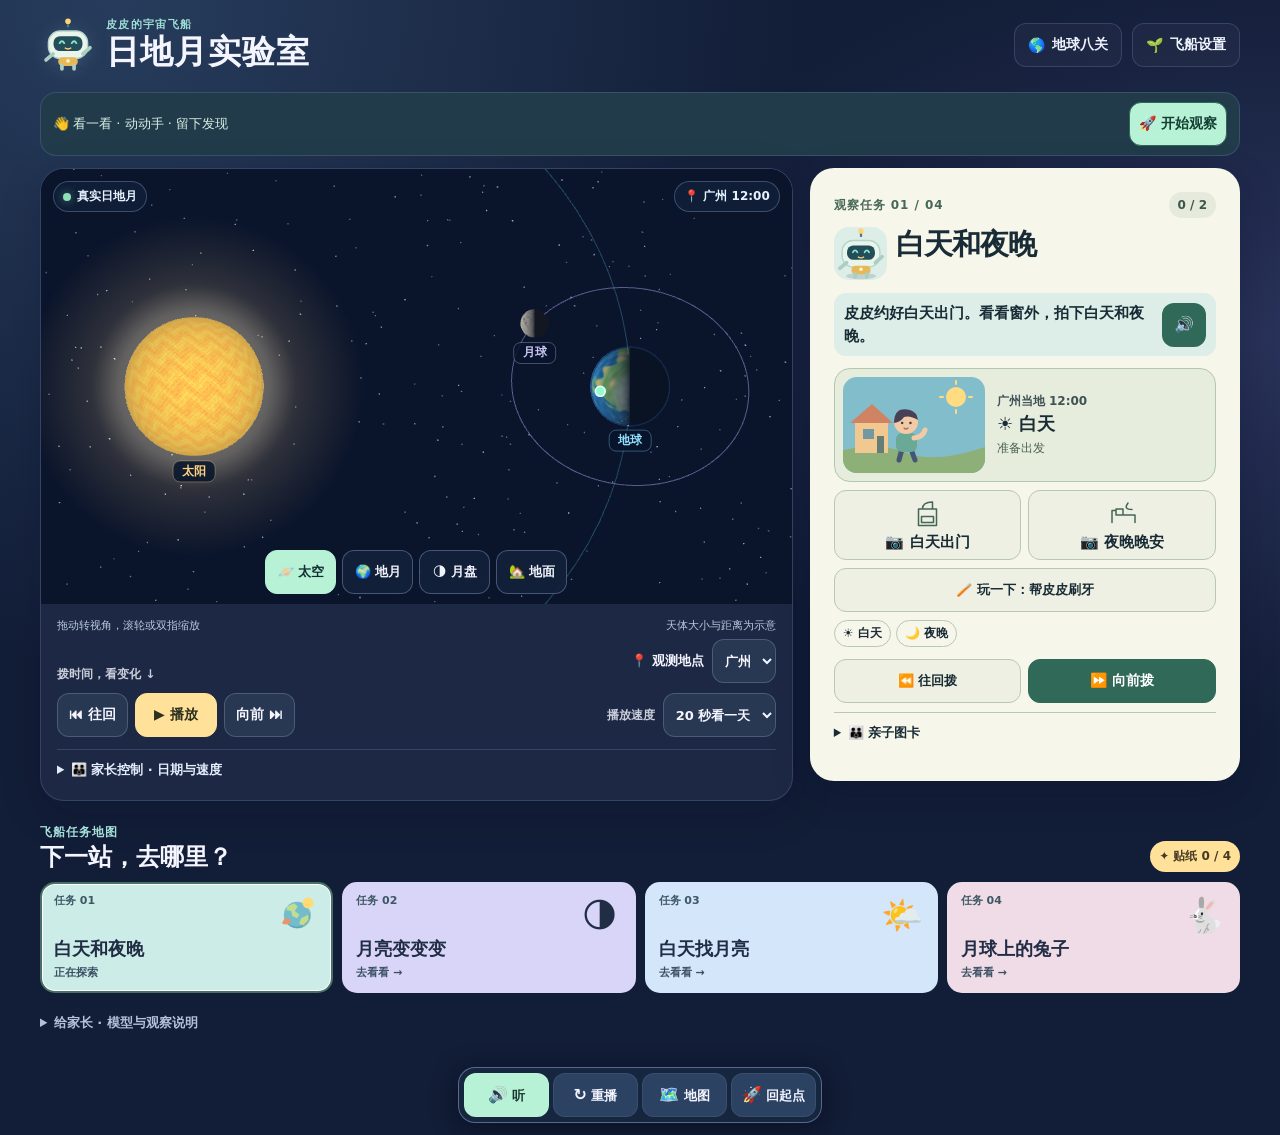
==== index.html @ f9350cd7 "Publish tested Pipi Earth game and accessible review page" ====
<!doctype html>
<html lang="zh-CN"><head><meta charset="UTF-8"><meta name="viewport" content="width=device-width,initial-scale=1.0"><meta name="theme-color" content="#122738"><link rel="icon" href="./favicon.svg"><title>皮皮的日地月探险</title>  <script type="module" crossorigin src="./assets/art-YQskawe4.js"></script>
  <script type="module" crossorigin src="./assets/app-C-Kkqsnc.js"></script>
  <link rel="stylesheet" crossorigin href="./assets/app-BiwhlzN1.css">
</head><body><div id="universe"></div></body></html>
---- assets/app-BiwhlzN1.css ----
:root{color-scheme:dark;font-family:PingFang SC,Noto Sans CJK SC,Microsoft YaHei,system-ui,sans-serif;color:#f4f5ff;background:#121d37;--paper: #f6f6eb;--ink: #192c36;--muted-ink: #485c63;--dim: #b2c1d9;--mint: #b7f2d6;--yellow: #ffe19a;--line: #778fbc44}*{box-sizing:border-box}html{scroll-padding-bottom:70px}body{margin:0;min-height:100vh;background:radial-gradient(ellipse at 9% 0%,#273c5c 0%,transparent 42%),radial-gradient(ellipse at 100% 30%,#293259 0%,transparent 36%),#121d37}button,select,input{font:inherit}button,select,input[type=checkbox],summary{cursor:pointer}button,select,input:not([type=checkbox]){min-height:44px;border:1px solid transparent;border-radius:12px}button{color:inherit;font-weight:750}button:focus-visible,a:focus-visible,summary:focus-visible,input:focus-visible,select:focus-visible{outline:3px solid #75c7ed;outline-offset:3px}button:active{transform:translateY(1px)}button:disabled{cursor:default}[hidden]{display:none!important}summary{min-height:44px;padding-block:11px;line-height:1.4;font-weight:750}a{color:inherit}h1,h2,p{margin:0}.wrap{width:min(1200px,calc(100% - 56px));margin-inline:auto}.masthead{display:flex;align-items:center;justify-content:space-between;gap:12px;padding:17px 0 19px}.mast-brand{display:flex;align-items:center;gap:10px;min-width:0}.mast-brand svg{flex:0 0 auto;filter:drop-shadow(0 2px 9px #a3e3f128)}.mast-brand p{color:#9fdfd6;font-size:11px;font-weight:800;letter-spacing:.12em}h1{font-size:clamp(22px,3vw,33px);line-height:1.22;letter-spacing:.03em}.mast-actions{display:flex;gap:10px;flex:0 0 auto}.classic-link,.crew-button{display:inline-flex;align-items:center;justify-content:center;gap:7px;padding:8px 13px;min-height:44px;border-radius:12px;border:1px solid var(--line);background:#ffffff08;color:#eef3ff;text-decoration:none;font-size:14px;font-weight:750}.classic-link:hover,.crew-button:hover{background:#ffffff16}main{padding-bottom:108px}.flight-deck{display:grid;grid-template-columns:minmax(0,1.75fr) minmax(305px,1fr);align-items:start;gap:17px}.observatory{min-width:0;overflow:hidden;border:1px solid var(--line);border-radius:24px;background:#1d2944;box-shadow:0 12px 40px #050c232f}.scene{height:clamp(315px,34vw,460px);position:relative;isolation:isolate;background:#07132d}.scene canvas{position:absolute;inset:0;display:block;width:100%;height:100%}#space-canvas{touch-action:pan-y}.scene canvas+canvas{pointer-events:none}.scene-head,.view-controls{position:absolute;inset-inline:12px;display:flex;gap:6px;z-index:2}.scene-head{top:12px;justify-content:space-between;pointer-events:none}.live-chip{display:inline-flex;align-items:center;gap:6px;min-height:31px;padding:3px 9px;border-radius:30px;color:#e7f2ff;background:#111f39de;border:1px solid #abcbf347;font-size:12px;font-weight:750}.live-chip i{width:8px;height:8px;border-radius:100%;background:#8ce1b8;box-shadow:0 0 10px #8ce1b888}.view-controls{bottom:10px;justify-content:center;pointer-events:none}.view-controls button{min-width:71px;border:1px solid #a7bee957;padding:6px 9px;color:#f0f3fb;background:#14213bec;font-size:13px;white-space:nowrap;pointer-events:auto}.view-controls button[aria-pressed=true]{background:var(--mint);border-color:var(--mint);color:#132e32}.view-controls button:hover:not([aria-pressed=true]){background:#26385d}.controls{padding:14px 16px 6px}.view-notes{display:flex;flex-wrap:wrap;justify-content:space-between;gap:2px 10px;margin-bottom:6px;color:#b8c9de;font-size:11px}.clock-readout{display:flex;justify-content:space-between;align-items:flex-end;gap:12px}.micro{display:block;color:inherit;opacity:.8;font-size:12px;font-weight:750}#utc-clock{display:block;color:#f0f5ff;font-size:clamp(15px,2.2vw,20px);font-weight:750;font-variant-numeric:tabular-nums;white-space:nowrap}.location-label,.speed-label{display:flex;align-items:center;gap:8px;font-size:13px;font-weight:750}.controls select,.controls input:not([type=checkbox]){min-width:0;padding:4px 8px;border-color:#a4bad449;background:#283752;color:#f5f6ff}.time-buttons{display:flex;align-items:center;flex-wrap:wrap;gap:7px;margin-top:10px}.time-buttons button,.advanced button{border:1px solid #a4bad449;background:#283752;color:#f5f6ff;padding:6px 11px;font-size:14px}.time-buttons .play{background:var(--yellow);border-color:var(--yellow);color:#2d301e;min-width:82px}.speed-label{margin-left:auto}.advanced{border-top:1px solid var(--line);margin-top:12px;color:#e3edfc}.advanced summary{font-size:13px}.advanced-layout{display:grid;grid-template-columns:minmax(0,1fr) auto;align-items:end;gap:8px 12px;font-size:14px}.advanced-layout label{min-width:0}.advanced-layout>label>:is(input,select){display:block;max-width:100%;margin-top:3px}.year-slider{display:grid;margin-top:10px;font-size:13px}.controls .year-slider input{width:100%;margin:0;padding:0;background:transparent;accent-color:var(--mint)}.switches{display:flex;align-items:center;gap:5px 8px;flex-wrap:wrap}.switches label,.check{display:inline-flex;align-items:center;gap:4px;min-height:44px}input[type=checkbox]{accent-color:#71c3b0;width:17px;height:17px}.season-buttons{display:flex;flex-wrap:wrap;align-items:center;gap:6px;margin-block:8px 4px;font-size:13px}.season-buttons>span{margin-right:4px}.clock-error{color:#ffe39a;font-size:13px;padding-bottom:5px}.clock-error:empty{display:none}.mission-card{border-radius:24px;background:var(--paper);color:var(--ink);box-shadow:0 12px 36px #07112c42;padding:clamp(15px,2.25vw,24px);scroll-margin:14px}.mission-heading{display:flex;justify-content:space-between;align-items:center;gap:8px}.back-to-sky{display:none;margin-left:auto;padding:4px 8px;background:#e5eadd;color:#3c5648;font-size:12px}.eyebrow{color:#a6e0d9;font-size:12px;font-weight:850;letter-spacing:.08em}.mission-card .eyebrow{color:#486757}.mission-progress,#sticker-count{border-radius:40px;font-size:12px;font-weight:850;white-space:nowrap}.mission-progress{padding:6px 9px;background:#e5eadd;color:#3c5648}.mission-progress[data-complete=true]{background:#ffe7a1;color:#604719}.mission-title-row{display:flex;gap:9px;align-items:flex-start;margin:9px 0 13px}.pipi-avatar{flex:0 0 auto;display:grid;place-items:center;width:53px;height:53px;background:#dceee7;border-radius:15px}.mission-title-row h2{font-size:clamp(21px,2.9vw,29px);line-height:1.2;letter-spacing:-.035em}.mission-title-row p{margin-top:5px;color:var(--muted-ink);font-size:14px;line-height:1.65}.mission-body{display:grid;gap:8px}.life,.mission-meter{display:flex;align-items:center;min-width:0;gap:12px;border:1px solid #b3c6b0;padding:8px;border-radius:16px;background:#e6eddd}.life>svg{width:min(48%,142px);height:auto;flex:0 0 auto;display:block}.life strong,.mission-meter strong{display:block;font-size:18px;line-height:1.3;margin:2px 0}.life>div>span:last-child,.mission-meter>div>span:last-child{font-size:12px;color:#4b6256}.life-sky{fill:#82bdcc}.life-ground{fill:#8daf78}.life-shirt{fill:#6ba997}.life-window{fill:#7298a3}.life-child{transition:transform .45s ease}.life-sky,.life-ground,.life-window{transition:fill .45s ease}.life[data-period=night] .life-sky{fill:#3e547a}.life[data-period=night] .life-ground{fill:#566e64}.life[data-period=night] .life-window{fill:#ffe19a}.life-stars,.life-backpack,.life-brush,.life-zzz,.life[data-period=night] .life-sun{visibility:hidden}.life[data-period=night] .life-stars,.life[data-action-pose=day] .life-backpack,.life[data-action-pose=wash] .life-brush,.life[data-action-pose=night] .life-zzz{visibility:visible}.life[data-action-pose=day] .life-child{transform:translate(24px)}.life[data-action-pose=night] .life-child{transform:translate(17px,40px) rotate(-40deg);transform-origin:50px 60px}.life[data-action-pose=night] .life-zzz{transform:translate(7px)}.life[data-action-pose=night] .life-eyes{stroke-dasharray:2 1}.life[data-action-pose=night] .life-shirt{fill:#ad9ad4}.life[data-action-pose=wash] .life-arm,.life[data-action-pose=wash] .life-brush{transform-origin:76px 58px;animation:scrub .38s ease-in-out 6 alternate}@keyframes scrub{to{transform:rotate(14deg)}}.actions-grid{display:grid;grid-template-columns:repeat(3,minmax(0,1fr));gap:6px}.actions-grid button,.soft,.mission-stations button,.answer-buttons button{background:#edf0e3;border:1px solid #b8c7b6;color:var(--ink);font-size:13px}.actions-grid button{min-height:63px;padding:4px 1px;display:flex;flex-direction:column;align-items:center;justify-content:center;gap:3px}.actions-grid button svg{width:26px;height:26px;color:#456657}.actions-grid button:hover,.soft:hover,.mission-stations button:hover,.answer-buttons button:hover{background:#dcecdf}.phase-actions [aria-hidden]{font-size:23px;line-height:1}.collection{display:flex;flex-wrap:wrap;gap:5px}.collection span{display:inline-flex;align-items:center;border:1px solid #b8c7b6;border-radius:99px;padding:4px 8px;font-size:12px;font-weight:750}.collection [data-collected=true],.actions-grid [data-collected=true]{border-color:#9db883;background:#d7ebbd;color:#284521}.collection [data-collected=true]:after{content:" ✓";margin-left:3px}#phase-disc{width:68px;height:68px;flex:0 0 auto;display:block;border-radius:50%;background:#19263e}.rabbit-orbit{display:block;width:75px;height:75px;border-radius:100%;background:#d2e0d7;flex:0 0 auto}.mission-stations{font-size:13px}.mission-stations>div{display:flex;flex-wrap:wrap;gap:5px}.mission-stations button{padding:4px 8px}.altitudes{display:grid;grid-template-columns:1fr 1fr;gap:6px}.altitudes>div{display:grid;grid-template-columns:auto 1fr;gap:0 5px;align-items:center;padding:7px;border:1px solid #b8c7b6;border-radius:12px;background:#e6eddd;font-size:13px}.altitudes strong{grid-column:2;font-size:21px;font-variant-numeric:tabular-nums}.sky-note{font-size:13px;color:#3f584d;line-height:1.55}.primary{background:#316958;border:1px solid #316958;color:#fff;padding:5px 9px;font-size:14px}.primary:hover{background:#285c4d}.full{width:100%}.mission-feedback{margin-top:9px;padding:8px 10px;border-radius:10px;background:#e6eddd;color:#2e4939;font-size:13px;font-weight:730;line-height:1.55}.mission-feedback:empty{display:none}.mission-feedback[data-kind=complete]{background:#ffe8a5;color:#554013}.field-card{margin-top:9px;border-top:1px solid #b8c7b6;font-size:13px}.field-card>p{margin:4px 0 8px;line-height:1.55}.answer-buttons{display:grid;grid-template-columns:1fr 1fr;gap:5px;margin-bottom:5px}.answer-buttons button{min-height:60px;padding:4px}.answer-buttons button span{display:block;font-size:22px}.science-fact p{padding:0 0 7px;line-height:1.55}.map-section{margin-top:20px;scroll-margin-top:14px}.section-heading{display:flex;justify-content:space-between;align-items:flex-end;gap:10px;margin:0 0 10px}.section-heading h2{margin-top:2px;font-size:24px;line-height:1.2}#sticker-count{padding:7px 9px;background:#ffe19a;color:#483a23}.map-grid{display:grid;grid-template-columns:repeat(4,minmax(0,1fr));gap:9px}.map-card{display:flex;flex-direction:column;align-items:flex-start;min-width:0;position:relative;overflow:hidden;min-height:111px;padding:9px 12px;border:2px solid transparent;border-radius:15px;color:#202d44;background:#ccece8;text-align:left}.map-phase{background:#d9d5f8}.map-daylight{background:#d4e6fa}.map-rabbit{background:#f0dce7}.map-card[aria-pressed=true]{border-color:#467164;box-shadow:inset 0 0 0 1px #fff}.map-card:hover{filter:brightness(1.06)}.map-index{font-size:11px;font-weight:850;color:#3d5764}.map-art{display:grid;place-items:center;align-self:flex-end;margin-top:-15px;width:44px;height:44px;font-size:34px;line-height:1}.map-art svg{width:100%;height:100%}.map-card strong{font-size:clamp(14px,1.5vw,18px)}.map-status{margin-top:4px;color:#3c5064;font-size:11px}.parent-note{margin-top:10px;color:var(--dim);font-size:13px;line-height:1.65}.parent-note p,.parent-note output{display:block;margin:6px 0 9px}.dock{position:fixed;left:50%;bottom:max(8px,env(safe-area-inset-bottom));z-index:5;width:min(364px,calc(100% - 14px));transform:translate(-50%);padding:5px;display:grid;grid-template-columns:repeat(4,1fr);gap:4px;border:1px solid #9bb8e678;border-radius:17px;background:#182740f5;box-shadow:0 5px 25px #070c1bac}.dock button{background:#2c4263;border:1px solid #ffffff11;min-width:0;padding:3px;font-size:13px;white-space:nowrap}.dock button:hover{background:#3c5477}.dock button:first-child{background:var(--mint);color:#17362e}.dock button span{font-size:16px}dialog{width:min(420px,calc(100% - 24px));padding:18px;border:1px solid #8faabd;border-radius:18px;background:#21334c;color:#f3f5ff;box-shadow:0 15px 50px #080d2299}dialog::backdrop{background:#070d22af}.dialog-head{display:flex;justify-content:space-between;gap:8px;align-items:center}.dialog-head h2{font-size:21px}.dialog-head button{width:44px;background:#364c67;font-size:25px;line-height:1}.crew-fields{display:grid;gap:8px;margin-top:12px;font-size:14px}.crew-fields label:not(.check){display:grid;gap:4px}.crew-fields select{padding:5px 8px;background:#354965;color:#f5f6ff;border-color:#c4d8f444}.crew-fields p{color:#b8d2e1;line-height:1.5}.crew-fields a{justify-self:start}.preview-art{text-align:center;font-size:40px;margin-block:8px}.preview-option{text-align:center;font-size:17px;font-weight:750}.preview-actions{display:grid;grid-template-columns:repeat(3,1fr);gap:5px;margin-top:16px}.preview-actions button{background:#364c67;font-size:13px;padding:4px}.preview-actions button:last-child{background:var(--mint);color:#132e32}.visually-hidden{position:absolute;width:1px;height:1px;overflow:hidden;clip-path:inset(50%);white-space:nowrap}.launch-strip{display:flex;align-items:center;justify-content:space-between;gap:10px;margin:0 0 12px;padding:9px 12px;border:1px solid var(--line);border-radius:16px;background:#213b4a}.launch-strip>span{font-size:13px;color:#d6f0e5}.launch-strip .primary{background:var(--mint);color:#143f33;flex-shrink:0}.step-prompt{display:flex;align-items:center;gap:8px;padding:9px 10px;margin-bottom:12px;background:#dceee7;border-radius:12px}.step-prompt p{flex:1;font-size:15px;font-weight:750;line-height:1.5}.step-prompt button{flex:0 0 44px;background:#316958}.life-actions,.nearby-time{display:grid;grid-template-columns:1fr 1fr;gap:7px}.life-actions button{min-height:70px;font-size:15px}.life-actions button svg{width:32px;height:32px}.nearby-time{margin-top:12px}.nearby-time button{padding:8px 4px}.mission-stations p,.sky-help p{font-size:13px;line-height:1.6;margin-bottom:6px}#observation-book{margin-top:14px;padding-top:8px;border-top:1px dashed #a7bca7}#observation-book h3{margin:0 0 8px;font-size:14px}.observation-cards{display:grid;grid-template-columns:repeat(2,minmax(0,1fr));gap:7px}.observation-cards figure{margin:0;min-width:0;padding:6px;border:1px solid #c7cdbb;border-radius:10px;background:#fffdf5}.observation-cards .life{padding:0;border:0;background:transparent}.observation-cards .life>svg{width:100%}.observation-cards :is(canvas,.rabbit-orbit){display:block;width:100%;max-width:120px;height:auto;margin:auto}.observation-cards figcaption{font-size:11px;color:#41554b;line-height:1.5;margin-top:4px}.sky-record{padding:15px 2px;font-size:16px;background:#d2e5f0;border-radius:8px}#comparison-note{font-size:13px;line-height:1.6;margin-top:8px}.mission-complete{display:grid;gap:8px;margin-top:12px;padding:13px;background:#ffe8a5;border-radius:14px}.mission-complete strong{font-size:21px}.mission-complete p{font-size:13px}#observe-again{margin-top:9px}#previous-round{margin-top:8px;font-size:13px}#universe[data-reading=listen] .mission-title-row p{display:none}.audio-status{position:fixed;top:8px;left:50%;transform:translate(-50%);width:min(420px,calc(100% - 24px));z-index:10;padding:10px;border-radius:10px;background:#fff0bc;color:#3d3521;box-shadow:0 3px 12px #0005;font-size:14px}.dock{position:static;transform:none;margin:0 auto max(12px,env(safe-area-inset-bottom))}main{padding-bottom:20px}@media(max-width:800px){.wrap{width:calc(100% - 26px)}.flight-deck{grid-template-columns:minmax(0,1fr);gap:11px}.scene{height:clamp(285px,58vw,450px)}.mission-card{padding:16px}.back-to-sky{display:inline-block}}@media(max-width:420px){.wrap{width:calc(100% - 16px)}.masthead{gap:4px;padding:8px 0 10px}.mast-brand{gap:2px}.mast-brand svg{width:43px;height:43px}.mast-brand p{font-size:9px}h1{font-size:22px}.mast-actions>a{display:none}.crew-button{padding:5px 6px;font-size:12px}.observatory,.mission-card{border-radius:17px}.scene{height:285px}.scene-head,.view-controls{inset-inline:6px}.view-controls{gap:4px}.view-controls button{min-width:0;padding-inline:5px;flex:1}.controls{padding-inline:8px}.location-label{gap:4px}.location-label span{display:none}.time-buttons{gap:4px}.time-buttons button{padding-inline:5px;min-width:0}.time-buttons .play{min-width:66px}.speed-label{margin-left:0}.speed-label .micro{display:none}.speed-label select{font-size:12px;padding-inline:3px}.advanced-layout{grid-template-columns:1fr 1fr;gap:3px}.launch-strip{padding:7px 9px}.launch-strip>span{font-size:11px}.switches{gap:0 5px}.map-grid{grid-template-columns:1fr 1fr;gap:6px}}#universe[data-reduced-motion=true] *{animation:none!important;transition:none!important;scroll-behavior:auto!important}@media(prefers-reduced-motion:reduce){*{animation:none!important;transition:none!important;scroll-behavior:auto!important}}
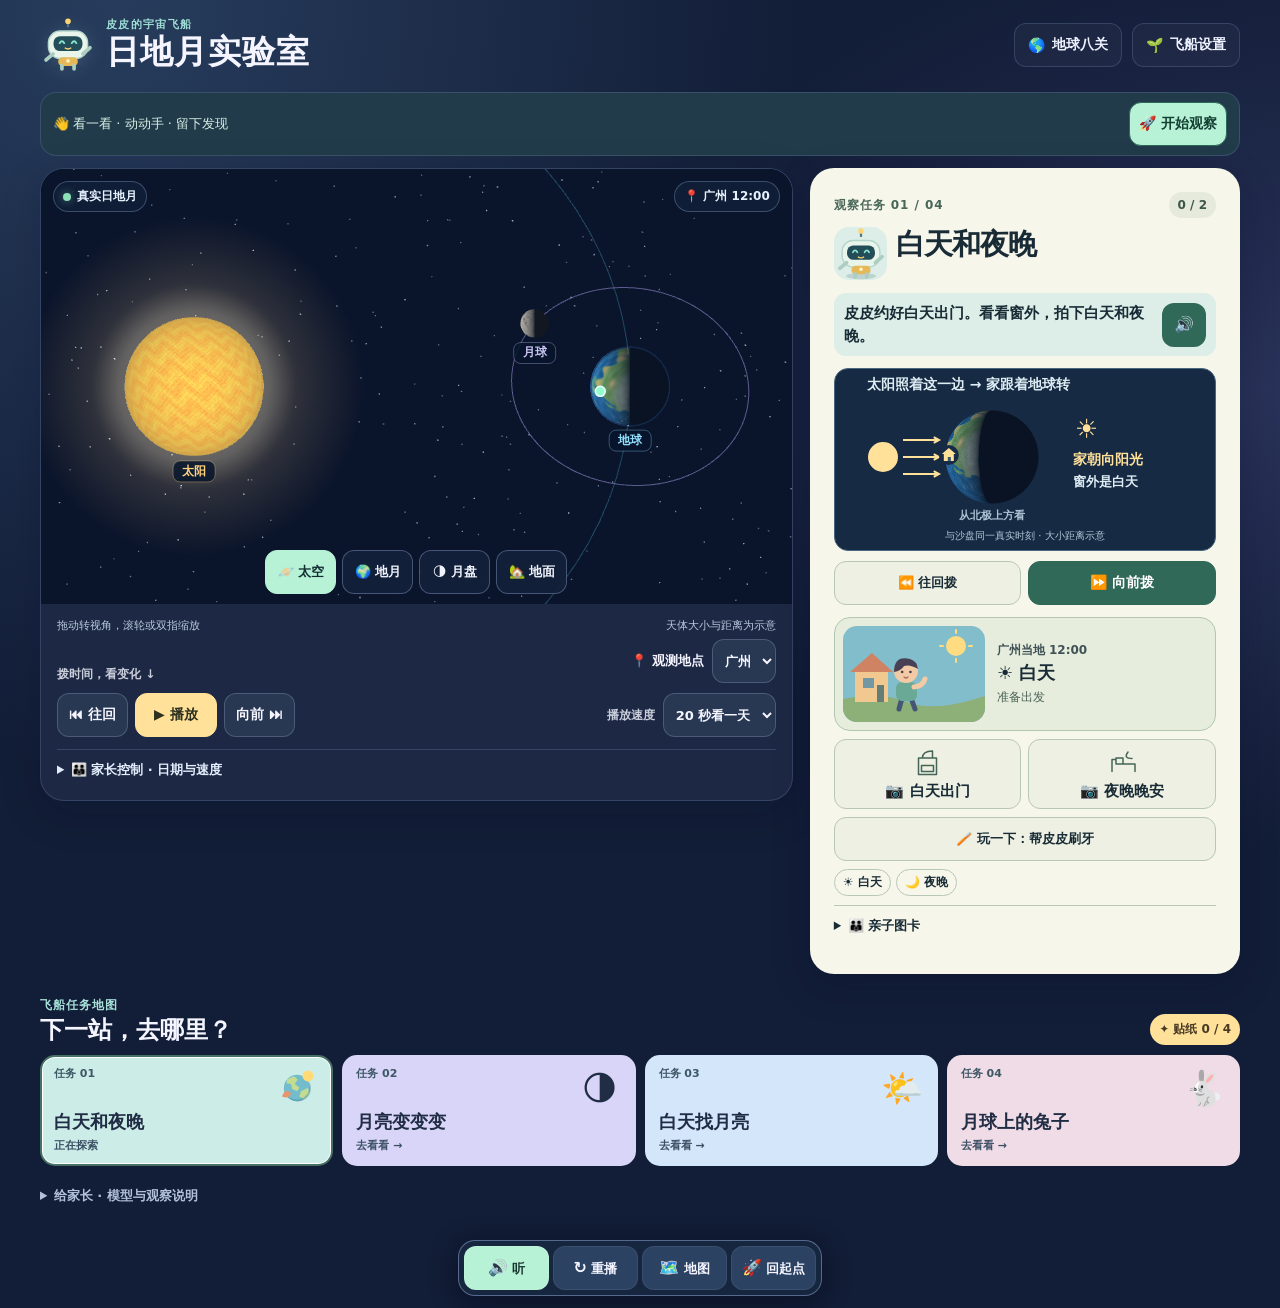
==== commit 39ad5359: "Unify child profiles and add mobile causal views and interactive shadow play" ====
--- a/index.html
+++ b/index.html
@@ -1,5 +1,5 @@
 <!doctype html>
-<html lang="zh-CN"><head><meta charset="UTF-8"><meta name="viewport" content="width=device-width,initial-scale=1.0"><meta name="theme-color" content="#122738"><link rel="icon" href="./favicon.svg"><title>皮皮的日地月探险</title>  <script type="module" crossorigin src="./assets/art-YQskawe4.js"></script>
-  <script type="module" crossorigin src="./assets/app-C-Kkqsnc.js"></script>
-  <link rel="stylesheet" crossorigin href="./assets/app-BiwhlzN1.css">
+<html lang="zh-CN"><head><meta charset="UTF-8"><meta name="viewport" content="width=device-width,initial-scale=1.0"><meta name="theme-color" content="#122738"><link rel="icon" href="./favicon.svg"><title>皮皮的日地月探险</title>  <script type="module" crossorigin src="./assets/profiles-DdH51Fh5.js"></script>
+  <script type="module" crossorigin src="./assets/app-oBMFOAYC.js"></script>
+  <link rel="stylesheet" crossorigin href="./assets/app-Bfov0t3D.css">
 </head><body><div id="universe"></div></body></html>
--- a/assets/app-Bfov0t3D.css
+++ b/assets/app-Bfov0t3D.css
@@ -0,0 +1 @@
+.causal-window{margin:0 0 10px;border:1px solid #49677e;border-radius:14px;overflow:hidden;background:#172a43;color:#dfeef5}.causal-window canvas{display:block;width:100%;height:160px}.causal-window figcaption{padding:0 8px 7px;font-size:10px;color:#b3cad9;text-align:center}@media(max-width:420px){.causal-window{margin-bottom:8px}.causal-window canvas{height:150px}}:root{color-scheme:dark;font-family:PingFang SC,Noto Sans CJK SC,Microsoft YaHei,system-ui,sans-serif;color:#f4f5ff;background:#121d37;--paper: #f6f6eb;--ink: #192c36;--muted-ink: #485c63;--dim: #b2c1d9;--mint: #b7f2d6;--yellow: #ffe19a;--line: #778fbc44}*{box-sizing:border-box}html{scroll-padding-bottom:70px}body{margin:0;min-height:100vh;background:radial-gradient(ellipse at 9% 0%,#273c5c 0%,transparent 42%),radial-gradient(ellipse at 100% 30%,#293259 0%,transparent 36%),#121d37}button,select,input{font:inherit}button,select,input[type=checkbox],summary{cursor:pointer}button,select,input:not([type=checkbox]){min-height:44px;border:1px solid transparent;border-radius:12px}button{color:inherit;font-weight:750}button:focus-visible,a:focus-visible,summary:focus-visible,input:focus-visible,select:focus-visible{outline:3px solid #75c7ed;outline-offset:3px}button:active{transform:translateY(1px)}button:disabled{cursor:default}[hidden]{display:none!important}summary{min-height:44px;padding-block:11px;line-height:1.4;font-weight:750}a{color:inherit}h1,h2,p{margin:0}.wrap{width:min(1200px,calc(100% - 56px));margin-inline:auto}.masthead{display:flex;align-items:center;justify-content:space-between;gap:12px;padding:17px 0 19px}.mast-brand{display:flex;align-items:center;gap:10px;min-width:0}.mast-brand svg{flex:0 0 auto;filter:drop-shadow(0 2px 9px #a3e3f128)}.mast-brand p{color:#9fdfd6;font-size:11px;font-weight:800;letter-spacing:.12em}h1{font-size:clamp(22px,3vw,33px);line-height:1.22;letter-spacing:.03em}.mast-actions{display:flex;gap:10px;flex:0 0 auto}.classic-link,.crew-button{display:inline-flex;align-items:center;justify-content:center;gap:7px;padding:8px 13px;min-height:44px;border-radius:12px;border:1px solid var(--line);background:#ffffff08;color:#eef3ff;text-decoration:none;font-size:14px;font-weight:750}.classic-link:hover,.crew-button:hover{background:#ffffff16}main{padding-bottom:108px}.flight-deck{display:grid;grid-template-columns:minmax(0,1.75fr) minmax(305px,1fr);align-items:start;gap:17px}.observatory{min-width:0;overflow:hidden;border:1px solid var(--line);border-radius:24px;background:#1d2944;box-shadow:0 12px 40px #050c232f}.scene{height:clamp(315px,34vw,460px);position:relative;isolation:isolate;background:#07132d}.scene canvas{position:absolute;inset:0;display:block;width:100%;height:100%}#space-canvas{touch-action:pan-y}.scene canvas+canvas{pointer-events:none}.scene-head,.view-controls{position:absolute;inset-inline:12px;display:flex;gap:6px;z-index:2}.scene-head{top:12px;justify-content:space-between;pointer-events:none}.live-chip{display:inline-flex;align-items:center;gap:6px;min-height:31px;padding:3px 9px;border-radius:30px;color:#e7f2ff;background:#111f39de;border:1px solid #abcbf347;font-size:12px;font-weight:750}.live-chip i{width:8px;height:8px;border-radius:100%;background:#8ce1b8;box-shadow:0 0 10px #8ce1b888}.view-controls{bottom:10px;justify-content:center;pointer-events:none}.view-controls button{min-width:71px;border:1px solid #a7bee957;padding:6px 9px;color:#f0f3fb;background:#14213bec;font-size:13px;white-space:nowrap;pointer-events:auto}.view-controls button[aria-pressed=true]{background:var(--mint);border-color:var(--mint);color:#132e32}.view-controls button:hover:not([aria-pressed=true]){background:#26385d}.controls{padding:14px 16px 6px}.view-notes{display:flex;flex-wrap:wrap;justify-content:space-between;gap:2px 10px;margin-bottom:6px;color:#b8c9de;font-size:11px}.clock-readout{display:flex;justify-content:space-between;align-items:flex-end;gap:12px}.micro{display:block;color:inherit;opacity:.8;font-size:12px;font-weight:750}#utc-clock{display:block;color:#f0f5ff;font-size:clamp(15px,2.2vw,20px);font-weight:750;font-variant-numeric:tabular-nums;white-space:nowrap}.location-label,.speed-label{display:flex;align-items:center;gap:8px;font-size:13px;font-weight:750}.controls select,.controls input:not([type=checkbox]){min-width:0;padding:4px 8px;border-color:#a4bad449;background:#283752;color:#f5f6ff}.time-buttons{display:flex;align-items:center;flex-wrap:wrap;gap:7px;margin-top:10px}.time-buttons button,.advanced button{border:1px solid #a4bad449;background:#283752;color:#f5f6ff;padding:6px 11px;font-size:14px}.time-buttons .play{background:var(--yellow);border-color:var(--yellow);color:#2d301e;min-width:82px}.speed-label{margin-left:auto}.advanced{border-top:1px solid var(--line);margin-top:12px;color:#e3edfc}.advanced summary{font-size:13px}.advanced-layout{display:grid;grid-template-columns:minmax(0,1fr) auto;align-items:end;gap:8px 12px;font-size:14px}.advanced-layout label{min-width:0}.advanced-layout>label>:is(input,select){display:block;max-width:100%;margin-top:3px}.year-slider{display:grid;margin-top:10px;font-size:13px}.controls .year-slider input{width:100%;margin:0;padding:0;background:transparent;accent-color:var(--mint)}.switches{display:flex;align-items:center;gap:5px 8px;flex-wrap:wrap}.switches label,.check{display:inline-flex;align-items:center;gap:4px;min-height:44px}input[type=checkbox]{accent-color:#71c3b0;width:17px;height:17px}.season-buttons{display:flex;flex-wrap:wrap;align-items:center;gap:6px;margin-block:8px 4px;font-size:13px}.season-buttons>span{margin-right:4px}.clock-error{color:#ffe39a;font-size:13px;padding-bottom:5px}.clock-error:empty{display:none}.mission-card{border-radius:24px;background:var(--paper);color:var(--ink);box-shadow:0 12px 36px #07112c42;padding:clamp(15px,2.25vw,24px);scroll-margin:14px}.mission-heading{display:flex;justify-content:space-between;align-items:center;gap:8px}.back-to-sky{display:none;margin-left:auto;padding:4px 8px;background:#e5eadd;color:#3c5648;font-size:12px}.eyebrow{color:#a6e0d9;font-size:12px;font-weight:850;letter-spacing:.08em}.mission-card .eyebrow{color:#486757}.mission-progress,#sticker-count{border-radius:40px;font-size:12px;font-weight:850;white-space:nowrap}.mission-progress{padding:6px 9px;background:#e5eadd;color:#3c5648}.mission-progress[data-complete=true]{background:#ffe7a1;color:#604719}.mission-title-row{display:flex;gap:9px;align-items:flex-start;margin:9px 0 13px}.pipi-avatar{flex:0 0 auto;display:grid;place-items:center;width:53px;height:53px;background:#dceee7;border-radius:15px}.mission-title-row h2{font-size:clamp(21px,2.9vw,29px);line-height:1.2;letter-spacing:-.035em}.mission-title-row p{margin-top:5px;color:var(--muted-ink);font-size:14px;line-height:1.65}.mission-body{display:grid;gap:8px}.life,.mission-meter{display:flex;align-items:center;min-width:0;gap:12px;border:1px solid #b3c6b0;padding:8px;border-radius:16px;background:#e6eddd}.life>svg{width:min(48%,142px);height:auto;flex:0 0 auto;display:block}.life strong,.mission-meter strong{display:block;font-size:18px;line-height:1.3;margin:2px 0}.life>div>span:last-child,.mission-meter>div>span:last-child{font-size:12px;color:#4b6256}.life-sky{fill:#82bdcc}.life-ground{fill:#8daf78}.life-shirt{fill:#6ba997}.life-window{fill:#7298a3}.life-child{transition:transform .45s ease}.life-sky,.life-ground,.life-window{transition:fill .45s ease}.life[data-period=night] .life-sky{fill:#3e547a}.life[data-period=night] .life-ground{fill:#566e64}.life[data-period=night] .life-window{fill:#ffe19a}.life-stars,.life-backpack,.life-brush,.life-zzz,.life[data-period=night] .life-sun{visibility:hidden}.life[data-period=night] .life-stars,.life[data-action-pose=day] .life-backpack,.life[data-action-pose=wash] .life-brush,.life[data-action-pose=night] .life-zzz{visibility:visible}.life[data-action-pose=day] .life-child{transform:translate(24px)}.life[data-action-pose=night] .life-child{transform:translate(17px,40px) rotate(-40deg);transform-origin:50px 60px}.life[data-action-pose=night] .life-zzz{transform:translate(7px)}.life[data-action-pose=night] .life-eyes{stroke-dasharray:2 1}.life[data-action-pose=night] .life-shirt{fill:#ad9ad4}.life[data-action-pose=wash] .life-arm,.life[data-action-pose=wash] .life-brush{transform-origin:76px 58px;animation:scrub .38s ease-in-out 6 alternate}@keyframes scrub{to{transform:rotate(14deg)}}.actions-grid{display:grid;grid-template-columns:repeat(3,minmax(0,1fr));gap:6px}.actions-grid button,.soft,.mission-stations button,.answer-buttons button{background:#edf0e3;border:1px solid #b8c7b6;color:var(--ink);font-size:13px}.actions-grid button{min-height:63px;padding:4px 1px;display:flex;flex-direction:column;align-items:center;justify-content:center;gap:3px}.actions-grid button svg{width:26px;height:26px;color:#456657}.actions-grid button:hover,.soft:hover,.mission-stations button:hover,.answer-buttons button:hover{background:#dcecdf}.phase-actions [aria-hidden]{font-size:23px;line-height:1}.collection{display:flex;flex-wrap:wrap;gap:5px}.collection span{display:inline-flex;align-items:center;border:1px solid #b8c7b6;border-radius:99px;padding:4px 8px;font-size:12px;font-weight:750}.collection [data-collected=true],.actions-grid [data-collected=true]{border-color:#9db883;background:#d7ebbd;color:#284521}.collection [data-collected=true]:after{content:" ✓";margin-left:3px}#phase-disc{width:68px;height:68px;flex:0 0 auto;display:block;border-radius:50%;background:#19263e}.rabbit-orbit{display:block;width:75px;height:75px;border-radius:100%;background:#d2e0d7;flex:0 0 auto}.mission-stations{font-size:13px}.mission-stations>div{display:flex;flex-wrap:wrap;gap:5px}.mission-stations button{padding:4px 8px}.altitudes{display:grid;grid-template-columns:1fr 1fr;gap:6px}.altitudes>div{display:grid;grid-template-columns:auto 1fr;gap:0 5px;align-items:center;padding:7px;border:1px solid #b8c7b6;border-radius:12px;background:#e6eddd;font-size:13px}.altitudes strong{grid-column:2;font-size:21px;font-variant-numeric:tabular-nums}.sky-note{font-size:13px;color:#3f584d;line-height:1.55}.primary{background:#316958;border:1px solid #316958;color:#fff;padding:5px 9px;font-size:14px}.primary:hover{background:#285c4d}.full{width:100%}.mission-feedback{margin-top:9px;padding:8px 10px;border-radius:10px;background:#e6eddd;color:#2e4939;font-size:13px;font-weight:730;line-height:1.55}.mission-feedback:empty{display:none}.mission-feedback[data-kind=complete]{background:#ffe8a5;color:#554013}.field-card{margin-top:9px;border-top:1px solid #b8c7b6;font-size:13px}.field-card>p{margin:4px 0 8px;line-height:1.55}.answer-buttons{display:grid;grid-template-columns:1fr 1fr;gap:5px;margin-bottom:5px}.answer-buttons button{min-height:60px;padding:4px}.answer-buttons button span{display:block;font-size:22px}.science-fact p{padding:0 0 7px;line-height:1.55}.map-section{margin-top:20px;scroll-margin-top:14px}.section-heading{display:flex;justify-content:space-between;align-items:flex-end;gap:10px;margin:0 0 10px}.section-heading h2{margin-top:2px;font-size:24px;line-height:1.2}#sticker-count{padding:7px 9px;background:#ffe19a;color:#483a23}.map-grid{display:grid;grid-template-columns:repeat(4,minmax(0,1fr));gap:9px}.map-card{display:flex;flex-direction:column;align-items:flex-start;min-width:0;position:relative;overflow:hidden;min-height:111px;padding:9px 12px;border:2px solid transparent;border-radius:15px;color:#202d44;background:#ccece8;text-align:left}.map-phase{background:#d9d5f8}.map-daylight{background:#d4e6fa}.map-rabbit{background:#f0dce7}.map-card[aria-pressed=true]{border-color:#467164;box-shadow:inset 0 0 0 1px #fff}.map-card:hover{filter:brightness(1.06)}.map-index{font-size:11px;font-weight:850;color:#3d5764}.map-art{display:grid;place-items:center;align-self:flex-end;margin-top:-15px;width:44px;height:44px;font-size:34px;line-height:1}.map-art svg{width:100%;height:100%}.map-card strong{font-size:clamp(14px,1.5vw,18px)}.map-status{margin-top:4px;color:#3c5064;font-size:11px}.parent-note{margin-top:10px;color:var(--dim);font-size:13px;line-height:1.65}.parent-note p,.parent-note output{display:block;margin:6px 0 9px}.dock{position:fixed;left:50%;bottom:max(8px,env(safe-area-inset-bottom));z-index:5;width:min(364px,calc(100% - 14px));transform:translate(-50%);padding:5px;display:grid;grid-template-columns:repeat(4,1fr);gap:4px;border:1px solid #9bb8e678;border-radius:17px;background:#182740f5;box-shadow:0 5px 25px #070c1bac}.dock button{background:#2c4263;border:1px solid #ffffff11;min-width:0;padding:3px;font-size:13px;white-space:nowrap}.dock button:hover{background:#3c5477}.dock button:first-child{background:var(--mint);color:#17362e}.dock button span{font-size:16px}dialog{width:min(420px,calc(100% - 24px));padding:18px;border:1px solid #8faabd;border-radius:18px;background:#21334c;color:#f3f5ff;box-shadow:0 15px 50px #080d2299}dialog::backdrop{background:#070d22af}.dialog-head{display:flex;justify-content:space-between;gap:8px;align-items:center}.dialog-head h2{font-size:21px}.dialog-head button{width:44px;background:#364c67;font-size:25px;line-height:1}.crew-fields{display:grid;gap:8px;margin-top:12px;font-size:14px}.crew-fields label:not(.check){display:grid;gap:4px}.crew-fields select{padding:5px 8px;background:#354965;color:#f5f6ff;border-color:#c4d8f444}.crew-fields p{color:#b8d2e1;line-height:1.5}.crew-fields a{justify-self:start}.preview-art{text-align:center;font-size:40px;margin-block:8px}.preview-option{text-align:center;font-size:17px;font-weight:750}.preview-actions{display:grid;grid-template-columns:repeat(3,1fr);gap:5px;margin-top:16px}.preview-actions button{background:#364c67;font-size:13px;padding:4px}.preview-actions button:last-child{background:var(--mint);color:#132e32}.visually-hidden{position:absolute;width:1px;height:1px;overflow:hidden;clip-path:inset(50%);white-space:nowrap}.launch-strip{display:flex;align-items:center;justify-content:space-between;gap:10px;margin:0 0 12px;padding:9px 12px;border:1px solid var(--line);border-radius:16px;background:#213b4a}.launch-strip>span{font-size:13px;color:#d6f0e5}.launch-strip .primary{background:var(--mint);color:#143f33;flex-shrink:0}.step-prompt{display:flex;align-items:center;gap:8px;padding:9px 10px;margin-bottom:12px;background:#dceee7;border-radius:12px}.step-prompt p{flex:1;font-size:15px;font-weight:750;line-height:1.5}.step-prompt button{flex:0 0 44px;background:#316958}.life-actions,.nearby-time{display:grid;grid-template-columns:1fr 1fr;gap:7px}.life-actions button{min-height:70px;font-size:15px}.life-actions button svg{width:32px;height:32px}.nearby-time{margin:8px 0 12px}.nearby-time button{padding:8px 4px}.mission-stations p,.sky-help p{font-size:13px;line-height:1.6;margin-bottom:6px}#observation-book{margin-top:14px;padding-top:8px;border-top:1px dashed #a7bca7}#observation-book h3{margin:0 0 8px;font-size:14px}.observation-cards{display:grid;grid-template-columns:repeat(2,minmax(0,1fr));gap:7px}.observation-cards figure{margin:0;min-width:0;padding:6px;border:1px solid #c7cdbb;border-radius:10px;background:#fffdf5}.observation-cards .life{padding:0;border:0;background:transparent}.observation-cards .life>svg{width:100%}.observation-cards :is(canvas,.rabbit-orbit){display:block;width:100%;max-width:120px;height:auto;margin:auto}.observation-cards figcaption{font-size:11px;color:#41554b;line-height:1.5;margin-top:4px}.sky-record{padding:15px 2px;font-size:16px;background:#d2e5f0;border-radius:8px}#comparison-note{font-size:13px;line-height:1.6;margin-top:8px}.mission-complete{display:grid;gap:8px;margin-top:12px;padding:13px;background:#ffe8a5;border-radius:14px}.mission-complete strong{font-size:21px}.mission-complete p{font-size:13px}#observe-again{margin-top:9px}#previous-round{margin-top:8px;font-size:13px}#universe[data-reading=listen] .mission-title-row p{display:none}.audio-status{position:fixed;top:8px;left:50%;transform:translate(-50%);width:min(420px,calc(100% - 24px));z-index:10;padding:10px;border-radius:10px;background:#fff0bc;color:#3d3521;box-shadow:0 3px 12px #0005;font-size:14px}.dock{position:static;transform:none;margin:0 auto max(12px,env(safe-area-inset-bottom))}main{padding-bottom:20px}@media(max-width:800px){.wrap{width:calc(100% - 26px)}.flight-deck{grid-template-columns:minmax(0,1fr);gap:11px}.scene{height:clamp(285px,58vw,450px)}.mission-card{padding:16px}.back-to-sky{display:inline-block}}@media(max-width:420px){.wrap{width:calc(100% - 16px)}.masthead{gap:4px;padding:8px 0 10px}.mast-brand{gap:2px}.mast-brand svg{width:43px;height:43px}.mast-brand p{font-size:9px}h1{font-size:22px}.mast-actions>a{display:none}.crew-button{padding:5px 6px;font-size:12px}.observatory,.mission-card{border-radius:17px}.scene{height:285px}.scene-head,.view-controls{inset-inline:6px}.view-controls{gap:4px}.view-controls button{min-width:0;padding-inline:5px;flex:1}.controls{padding-inline:8px}.location-label{gap:4px}.location-label span{display:none}.time-buttons{gap:4px}.time-buttons button{padding-inline:5px;min-width:0}.time-buttons .play{min-width:66px}.speed-label{margin-left:0}.speed-label .micro{display:none}.speed-label select{font-size:12px;padding-inline:3px}.advanced-layout{grid-template-columns:1fr 1fr;gap:3px}.launch-strip{padding:7px 9px}.launch-strip>span{font-size:11px}.switches{gap:0 5px}.map-grid{grid-template-columns:1fr 1fr;gap:6px}}#universe[data-reduced-motion=true] *{animation:none!important;transition:none!important;scroll-behavior:auto!important}@media(prefers-reduced-motion:reduce){*{animation:none!important;transition:none!important;scroll-behavior:auto!important}}
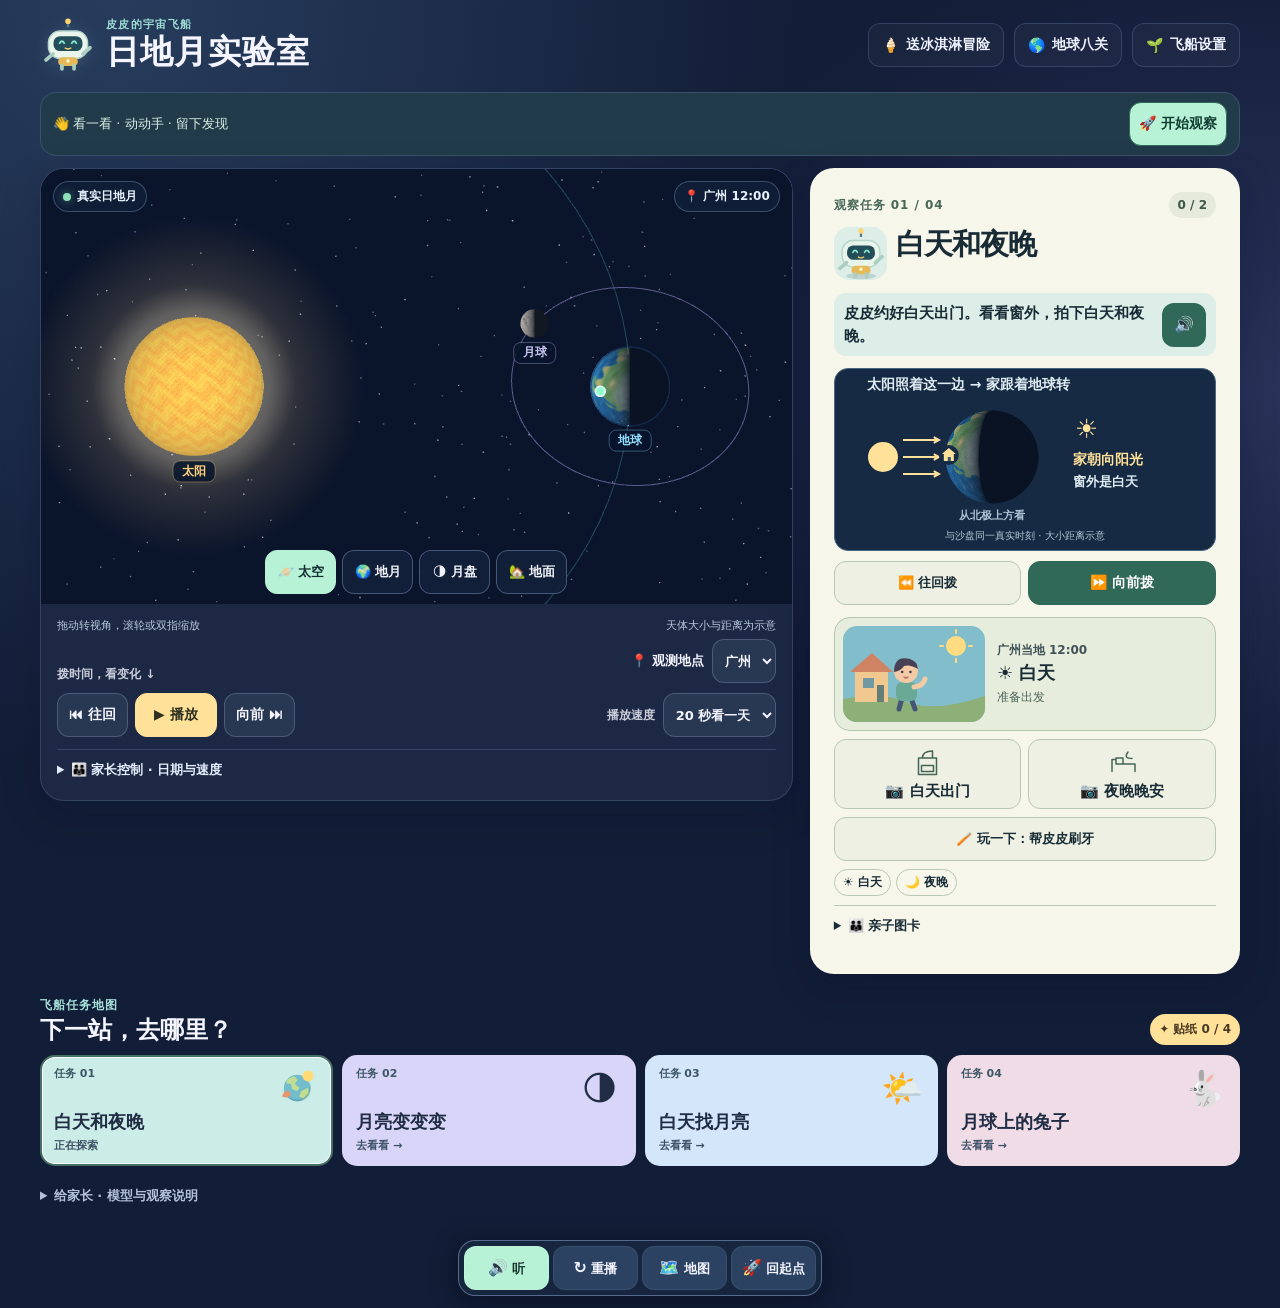
==== commit 5a037cb3: "Add ice cream delivery adventure with three routes and narrated choices" ====
--- a/index.html
+++ b/index.html
@@ -1,5 +1,5 @@
 <!doctype html>
-<html lang="zh-CN"><head><meta charset="UTF-8"><meta name="viewport" content="width=device-width,initial-scale=1.0"><meta name="theme-color" content="#122738"><link rel="icon" href="./favicon.svg"><title>皮皮的日地月探险</title>  <script type="module" crossorigin src="./assets/profiles-DdH51Fh5.js"></script>
-  <script type="module" crossorigin src="./assets/app-oBMFOAYC.js"></script>
+<html lang="zh-CN"><head><meta charset="UTF-8"><meta name="viewport" content="width=device-width,initial-scale=1.0"><meta name="theme-color" content="#122738"><link rel="icon" href="./favicon.svg"><title>皮皮的日地月探险</title>  <script type="module" crossorigin src="./assets/profiles-B1yNwb1F.js"></script>
+  <script type="module" crossorigin src="./assets/app-DnpiAjAF.js"></script>
   <link rel="stylesheet" crossorigin href="./assets/app-Bfov0t3D.css">
 </head><body><div id="universe"></div></body></html>
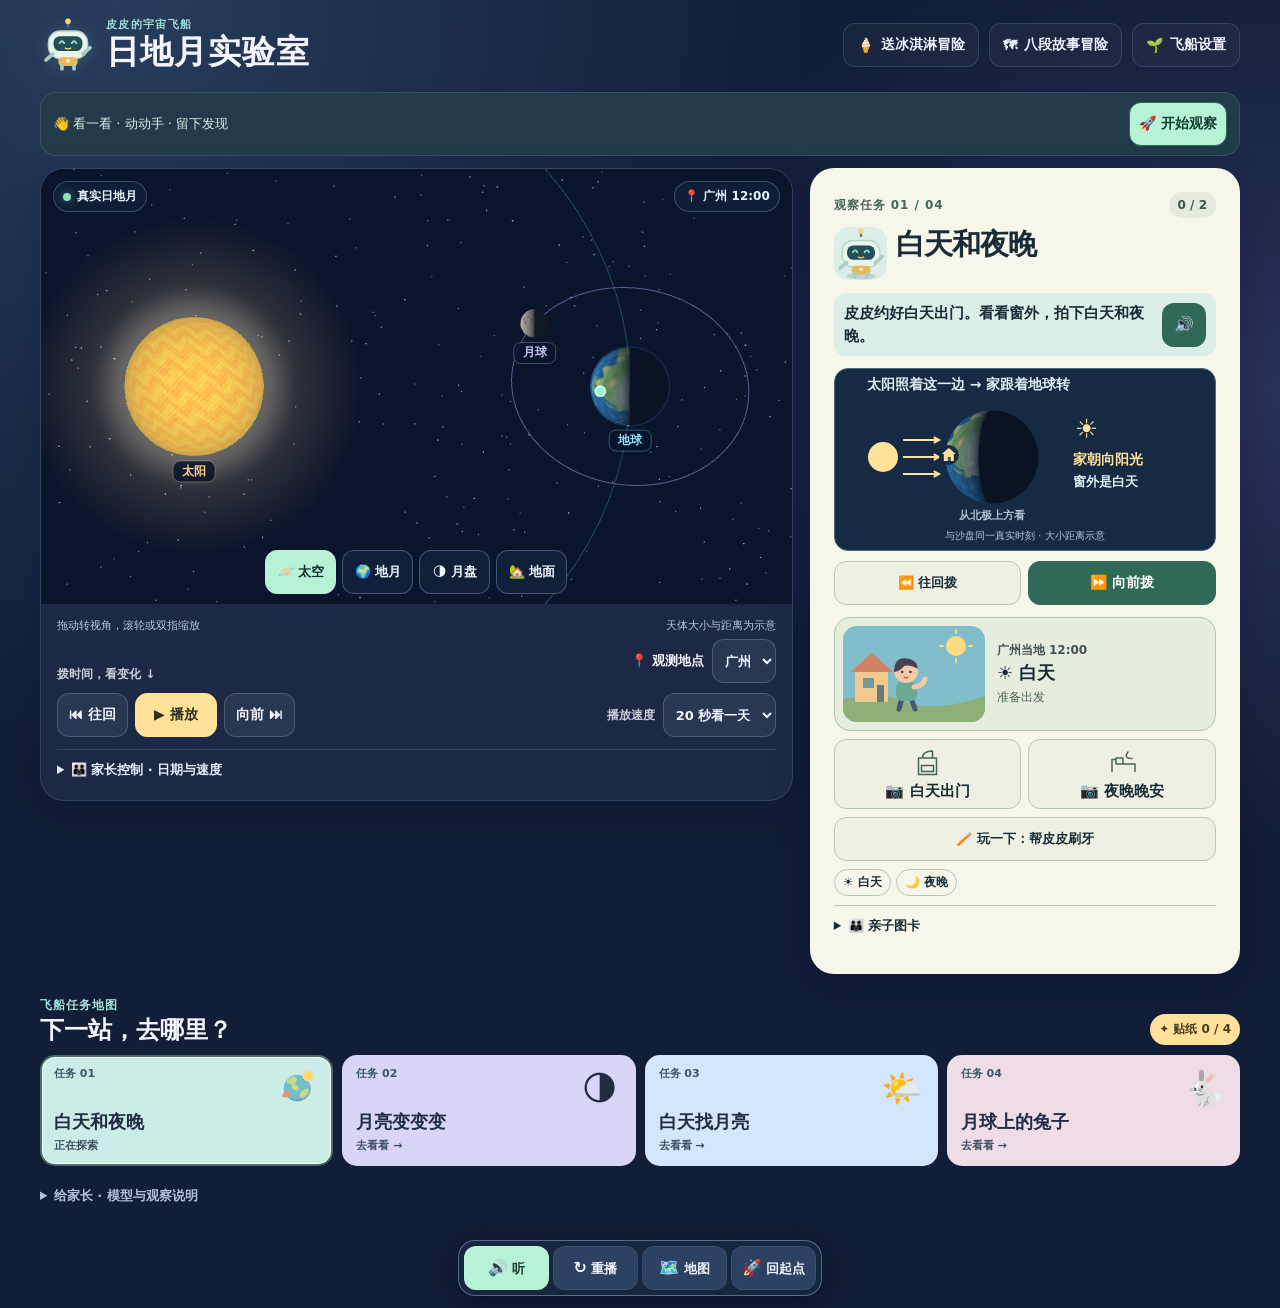
==== commit 7d2b7a58: "Turn all eight lessons into playable science story adventures" ====
--- a/index.html
+++ b/index.html
@@ -1,5 +1,5 @@
 <!doctype html>
-<html lang="zh-CN"><head><meta charset="UTF-8"><meta name="viewport" content="width=device-width,initial-scale=1.0"><meta name="theme-color" content="#122738"><link rel="icon" href="./favicon.svg"><title>皮皮的日地月探险</title>  <script type="module" crossorigin src="./assets/profiles-B1yNwb1F.js"></script>
-  <script type="module" crossorigin src="./assets/app-DnpiAjAF.js"></script>
+<html lang="zh-CN"><head><meta charset="UTF-8"><meta name="viewport" content="width=device-width,initial-scale=1.0"><meta name="theme-color" content="#122738"><link rel="icon" href="./favicon.svg"><title>皮皮的日地月探险</title>  <script type="module" crossorigin src="./assets/profiles-Ddtqz-KU.js"></script>
+  <script type="module" crossorigin src="./assets/app-8HMxVhIq.js"></script>
   <link rel="stylesheet" crossorigin href="./assets/app-Bfov0t3D.css">
 </head><body><div id="universe"></div></body></html>
